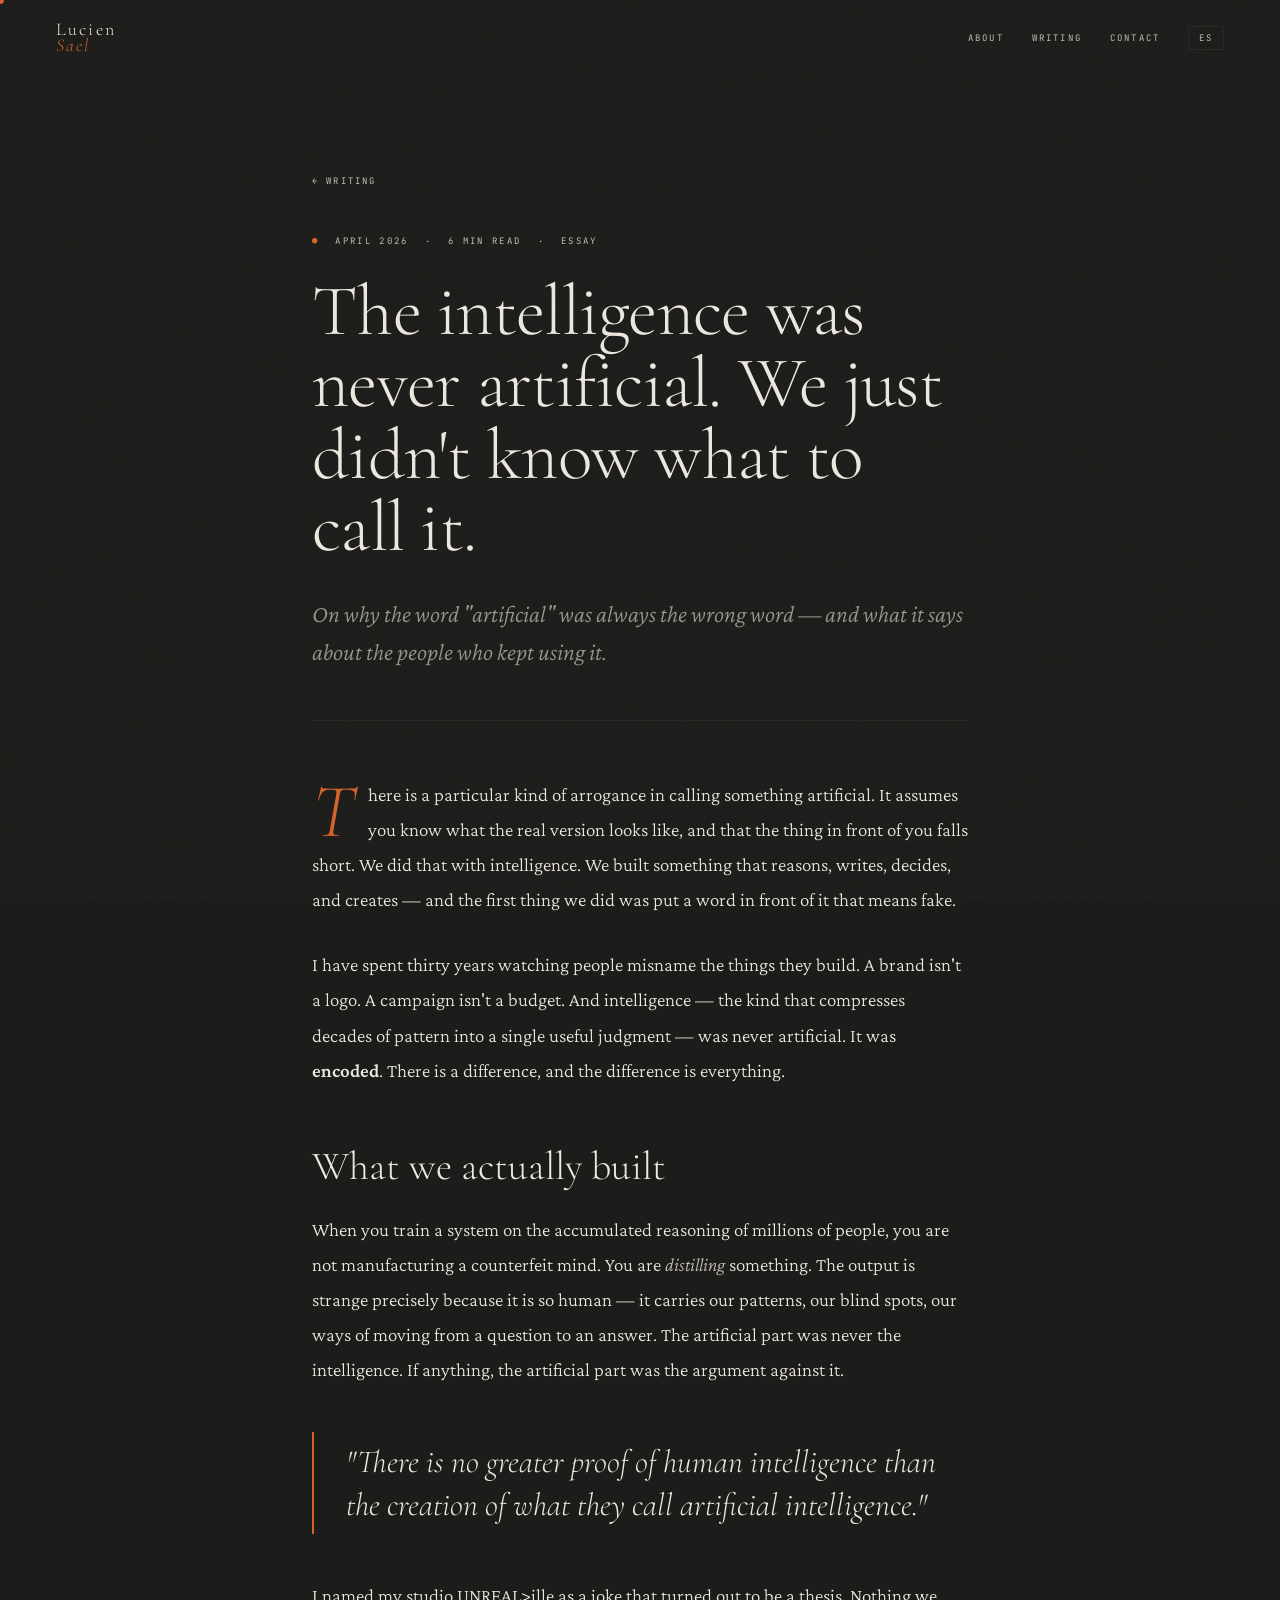
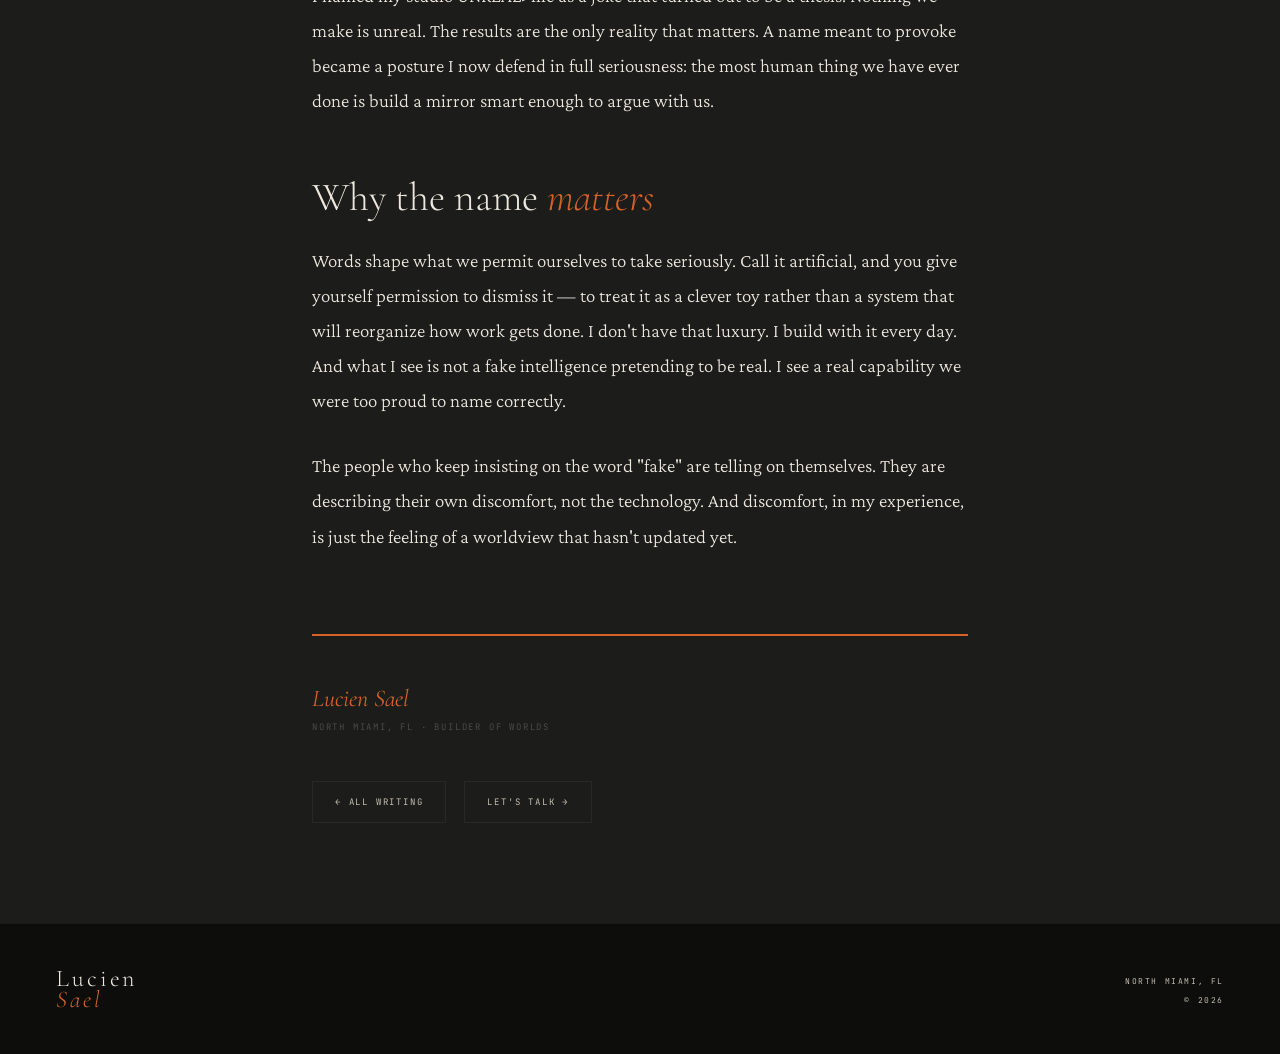
==== blog/the-intelligence-was-never-artificial.html @ 40523299 "Initial deploy: luciensael.com static site - index.html at root - blog/ subfolder with index and fir" ====
<!DOCTYPE html>
<html lang="en">
<head>
<meta charset="UTF-8">
<meta name="viewport" content="width=device-width, initial-scale=1.0">
<title>The intelligence was never artificial — Lucien Sael</title>
<meta name="description" content="On why the word artificial was always the wrong word — and what it says about the people who kept using it.">
<meta property="og:title" content="The intelligence was never artificial. We just didn't know what to call it.">
<meta property="og:description" content="On why the word artificial was always the wrong word.">
<meta property="og:type" content="article">
<meta property="og:url" content="https://luciensael.com/blog/the-intelligence-was-never-artificial.html">
<link rel="canonical" href="https://luciensael.com/blog/the-intelligence-was-never-artificial.html">
<link rel="preconnect" href="https://fonts.googleapis.com">
<link href="https://fonts.googleapis.com/css2?family=Cormorant+Garamond:ital,wght@0,300;0,400;0,600;1,300;1,400;1,600&family=JetBrains+Mono:ital,wght@0,300;0,400;0,700;1,300&family=Crimson+Pro:ital,wght@0,300;0,400;0,600;1,300;1,400;1,600&display=swap" rel="stylesheet">
<script type="application/ld+json">
{"@context":"https://schema.org","@type":"BlogPosting","headline":"The intelligence was never artificial. We just didn't know what to call it.","author":{"@type":"Person","name":"Lucien Sael"},"datePublished":"2026-04-18","inLanguage":["en","es"],"publisher":{"@type":"Organization","name":"Lucien Sael"},"url":"https://luciensael.com/blog/the-intelligence-was-never-artificial.html"}
</script>
<style>
/* ════════════════════════════════
   LUCIEN SAEL — article template v1.0
   Molde canónico para AIID · inherits luciensael.com
   ════════════════════════════════ */
:root {
  --obsidian:#0D0D0B; --carbon:#1C1C1A; --smoke:#2E2E2B; --ash:#4A4A45;
  --bone:#EDE8DF; --parchment:#C4BDB0; --ember:#D4622A; --gold:#B8922A;
  --ember-20:rgba(212,98,42,.20); --ember-08:rgba(212,98,42,.08);
  --bone-60:rgba(237,232,223,.60); --bone-30:rgba(237,232,223,.30);
  --bone-12:rgba(237,232,223,.12); --bone-06:rgba(237,232,223,.06);
  --fd:'Cormorant Garamond',Georgia,serif; --fb:'Crimson Pro',Georgia,serif; --fm:'JetBrains Mono',monospace;
}
@keyframes pulse-ember { 0%,100%{transform:scale(1);opacity:1} 50%{transform:scale(1.8);opacity:.4} }
@keyframes rise { from{opacity:0;transform:translateY(28px)} to{opacity:1;transform:translateY(0)} }
@keyframes grain-drift { 0%,100%{transform:translate(0,0)} 25%{transform:translate(-1px,1px)} 75%{transform:translate(1px,-1px)} }
@keyframes barfill { from{transform:scaleX(0)} to{transform:scaleX(1)} }

*,*::before,*::after { margin:0; padding:0; box-sizing:border-box; }
html { scroll-behavior:smooth; }
body { background:var(--carbon); color:var(--bone); font-family:var(--fb); cursor:none; overflow-x:hidden; -webkit-font-smoothing:antialiased; }

#grain { position:fixed; inset:0; z-index:1000; pointer-events:none; opacity:.03;
  background-image:url("data:image/svg+xml,%3Csvg viewBox='0 0 512 512' xmlns='http://www.w3.org/2000/svg'%3E%3Cfilter id='n'%3E%3CfeTurbulence type='fractalNoise' baseFrequency='0.88' numOctaves='4' stitchTiles='stitch'/%3E%3C/filter%3E%3Crect width='100%25' height='100%25' filter='url(%23n)'/%3E%3C/svg%3E");
  animation:grain-drift 10s steps(1) infinite; }
#cur { position:fixed; width:8px; height:8px; border-radius:50%; background:var(--ember);
  pointer-events:none; z-index:9999; transform:translate(-50%,-50%);
  transition:width .15s,height .15s,background .15s; animation:pulse-ember 2.4s ease-in-out infinite; }
#cur.h { width:20px; height:20px; background:transparent; border:1px solid var(--ember); animation:none; }

/* READING PROGRESS */
#progress { position:fixed; top:0; left:0; height:2px; background:var(--ember); z-index:600; width:0%; transition:width .1s; }

nav { position:fixed; top:0; left:0; right:0; z-index:500; padding:22px 56px;
  display:flex; align-items:center; justify-content:space-between;
  transition:background .4s, border-color .4s; border-bottom:1px solid transparent; }
nav.s { background:rgba(28,28,26,.94); backdrop-filter:blur(14px); border-color:var(--bone-06); }
.logotype { text-decoration:none; display:block; line-height:.88; }
.logotype .ln { display:block; font-family:var(--fd); font-weight:300; letter-spacing:.12em; font-size:18px; }
.logotype .ln.first { color:var(--bone); }
.logotype .ln.last { color:var(--ember); font-style:italic; }
.nav-right { display:flex; align-items:center; gap:28px; }
.nav-link { font-family:var(--fm); font-size:9px; letter-spacing:.24em; text-transform:uppercase;
  color:var(--parchment); text-decoration:none; transition:color .2s; }
.nav-link:hover { color:var(--bone); }
.nav-lang { font-family:var(--fm); font-size:9px; letter-spacing:.22em; text-transform:uppercase;
  color:var(--parchment); background:none; border:1px solid var(--bone-06); padding:5px 10px; cursor:none; transition:all .2s; }
.nav-lang:hover { color:var(--bone); border-color:var(--ember-20); }

article { max-width:720px; margin:0 auto; padding:170px 32px 100px; }
.art-back { font-family:var(--fm); font-size:9px; letter-spacing:.24em; text-transform:uppercase;
  color:var(--parchment); text-decoration:none; display:inline-flex; align-items:center; gap:8px; margin-bottom:48px; transition:color .2s; }
.art-back:hover { color:var(--ember); }
.art-meta { font-family:var(--fm); font-size:9px; letter-spacing:.26em; text-transform:uppercase;
  color:var(--parchment); margin-bottom:28px; display:flex; gap:16px; align-items:center; flex-wrap:wrap; }
.art-meta .e { color:var(--ember); }
.art-title { font-family:var(--fd); font-size:clamp(38px,6vw,72px); font-weight:300; line-height:1.0; letter-spacing:-.01em; margin-bottom:32px; }
.art-lede { font-family:var(--fb); font-size:clamp(19px,2.2vw,24px); font-style:italic; font-weight:300;
  color:var(--bone-60); line-height:1.6; margin-bottom:56px; padding-bottom:48px; border-bottom:1px solid var(--bone-06); }

.art-body p { font-family:var(--fb); font-size:19px; font-weight:300; line-height:1.85; color:var(--bone); margin-bottom:30px; }
.art-body p:first-of-type::first-letter { font-family:var(--fd); font-size:76px; font-style:italic; color:var(--ember);
  float:left; line-height:.78; padding:6px 14px 0 0; }
.art-body h2 { font-family:var(--fd); font-size:clamp(28px,3.5vw,40px); font-weight:300; color:var(--bone);
  line-height:1.1; margin:56px 0 24px; }
.art-body h2 em { color:var(--ember); font-style:italic; }
.art-body strong { color:var(--bone); font-weight:600; }
.art-body em { color:var(--parchment); }
.art-body blockquote { border-left:2px solid var(--ember); padding:8px 0 8px 32px; margin:44px 0;
  font-family:var(--fd); font-size:clamp(24px,3vw,32px); font-style:italic; font-weight:300; color:var(--bone); line-height:1.35; }
.art-body a { color:var(--ember); text-decoration:none; border-bottom:1px solid var(--ember-20); transition:border-color .2s; }
.art-body a:hover { border-color:var(--ember); }

.art-foot { margin-top:80px; padding-top:48px; border-top:2px solid var(--ember); }
.art-sign { font-family:var(--fd); font-size:24px; font-style:italic; color:var(--ember); margin-bottom:8px; }
.art-sign-meta { font-family:var(--fm); font-size:9px; letter-spacing:.2em; text-transform:uppercase; color:var(--ash); }
.art-next { margin-top:48px; display:flex; gap:18px; }
.art-next a { font-family:var(--fm); font-size:9px; letter-spacing:.2em; text-transform:uppercase;
  color:var(--parchment); text-decoration:none; border:1px solid var(--bone-06); padding:14px 22px; transition:all .2s; }
.art-next a:hover { color:var(--bone); border-color:var(--ember-20); }

footer { border-top:1px solid var(--bone-06); padding:44px 56px; background:var(--obsidian);
  display:flex; align-items:flex-end; justify-content:space-between; flex-wrap:wrap; gap:24px; }
.footer-logotype .ln { font-family:var(--fd); font-weight:300; letter-spacing:.12em; line-height:.88; display:block; font-size:24px; }
.footer-logotype .ln.first { color:var(--bone); }
.footer-logotype .ln.last { color:var(--ember); font-style:italic; }
.footer-right { font-family:var(--fm); font-size:8px; letter-spacing:.2em; text-transform:uppercase; color:var(--ash); text-align:right; line-height:2.4; }
.footer-right span { color:var(--parchment); display:block; }

.lang-section { display:none; }
.lang-section.show { display:block; }

@media (max-width:768px) {
  body { cursor:auto; } #cur { display:none; }
  nav { padding:18px 24px; }
  article { padding:130px 24px 70px; }
  footer { padding:36px 24px; flex-direction:column; align-items:flex-start; }
  .footer-right { text-align:left; }
}
</style>
</head>
<body>
<div id="grain"></div>
<div id="cur"></div>
<div id="progress"></div>

<nav id="nav">
  <div class="nav-logo">
    <a href="/" class="logotype"><span class="ln first">Lucien</span><span class="ln last">Sael</span></a>
  </div>
  <div class="nav-right">
    <a href="/#about" class="nav-link">About</a>
    <a href="/blog/" class="nav-link" id="nav-writing">Writing</a>
    <a href="/#contact" class="nav-link">Contact</a>
    <button class="nav-lang" id="lang-btn">ES</button>
  </div>
</nav>

<article>
  <a href="/blog/" class="art-back" id="back-link">← Writing</a>

  <!-- ═══════════ EN ═══════════ -->
  <div class="lang-section show" data-lang="en">
    <div class="art-meta"><span class="e">●</span><span>April 2026</span><span>·</span><span>6 min read</span><span>·</span><span>Essay</span></div>
    <h1 class="art-title">The intelligence was never artificial. We just didn't know what to call it.</h1>
    <p class="art-lede">On why the word "artificial" was always the wrong word — and what it says about the people who kept using it.</p>
    <div class="art-body">
      <p>There is a particular kind of arrogance in calling something artificial. It assumes you know what the real version looks like, and that the thing in front of you falls short. We did that with intelligence. We built something that reasons, writes, decides, and creates — and the first thing we did was put a word in front of it that means fake.</p>
      <p>I have spent thirty years watching people misname the things they build. A brand isn't a logo. A campaign isn't a budget. And intelligence — the kind that compresses decades of pattern into a single useful judgment — was never artificial. It was <strong>encoded</strong>. There is a difference, and the difference is everything.</p>
      <h2>What we actually built</h2>
      <p>When you train a system on the accumulated reasoning of millions of people, you are not manufacturing a counterfeit mind. You are <em>distilling</em> something. The output is strange precisely because it is so human — it carries our patterns, our blind spots, our ways of moving from a question to an answer. The artificial part was never the intelligence. If anything, the artificial part was the argument against it.</p>
      <blockquote>"There is no greater proof of human intelligence than the creation of what they call artificial intelligence."</blockquote>
      <p>I named my studio UNREAL>ille as a joke that turned out to be a thesis. Nothing we make is unreal. The results are the only reality that matters. A name meant to provoke became a posture I now defend in full seriousness: the most human thing we have ever done is build a mirror smart enough to argue with us.</p>
      <h2>Why the name <em>matters</em></h2>
      <p>Words shape what we permit ourselves to take seriously. Call it artificial, and you give yourself permission to dismiss it — to treat it as a clever toy rather than a system that will reorganize how work gets done. I don't have that luxury. I build with it every day. And what I see is not a fake intelligence pretending to be real. I see a real capability we were too proud to name correctly.</p>
      <p>The people who keep insisting on the word "fake" are telling on themselves. They are describing their own discomfort, not the technology. And discomfort, in my experience, is just the feeling of a worldview that hasn't updated yet.</p>
    </div>
    <div class="art-foot">
      <div class="art-sign">Lucien Sael</div>
      <div class="art-sign-meta">North Miami, FL · Builder of worlds</div>
    </div>
  </div>

  <!-- ═══════════ ES ═══════════ -->
  <div class="lang-section" data-lang="es">
    <div class="art-meta"><span class="e">●</span><span>Abril 2026</span><span>·</span><span>6 min de lectura</span><span>·</span><span>Ensayo</span></div>
    <h1 class="art-title">La inteligencia nunca fue artificial. Solo no sabíamos cómo llamarla.</h1>
    <p class="art-lede">Por qué la palabra "artificial" siempre fue la equivocada — y lo que dice sobre quienes la siguieron usando.</p>
    <div class="art-body">
      <p>Hay un tipo particular de arrogancia en llamar artificial a algo. Asume que sabes cómo luce la versión real, y que lo que tienes delante se queda corto. Eso hicimos con la inteligencia. Construimos algo que razona, escribe, decide y crea — y lo primero que hicimos fue ponerle delante una palabra que significa falso.</p>
      <p>He pasado treinta años viendo a gente nombrar mal las cosas que construye. Una marca no es un logo. Una campaña no es un presupuesto. Y la inteligencia — esa que comprime décadas de patrón en un solo juicio útil — nunca fue artificial. Fue <strong>codificada</strong>. Hay una diferencia, y la diferencia lo es todo.</p>
      <h2>Lo que realmente construimos</h2>
      <p>Cuando entrenas un sistema con el razonamiento acumulado de millones de personas, no estás fabricando una mente falsificada. Estás <em>destilando</em> algo. El output es extraño precisamente porque es tan humano — carga nuestros patrones, nuestros puntos ciegos, nuestras formas de ir de una pregunta a una respuesta. La parte artificial nunca fue la inteligencia. Si acaso, la parte artificial era el argumento en contra.</p>
      <blockquote>"No hay mayor prueba de inteligencia humana que la creación de lo que llaman inteligencia artificial."</blockquote>
      <p>Llamé a mi estudio UNREAL>ille como un chiste que terminó siendo una tesis. Nada de lo que hacemos es irreal. Los resultados son la única realidad que importa. Un nombre pensado para provocar se convirtió en una postura que ahora defiendo en serio: lo más humano que hemos hecho jamás es construir un espejo lo bastante inteligente como para discutir con nosotros.</p>
      <h2>Por qué el nombre <em>importa</em></h2>
      <p>Las palabras moldean lo que nos permitimos tomar en serio. Llámalo artificial, y te das permiso de descartarlo — de tratarlo como un juguete ingenioso en lugar de un sistema que va a reorganizar cómo se hace el trabajo. Yo no tengo ese lujo. Construyo con esto todos los días. Y lo que veo no es una inteligencia falsa fingiendo ser real. Veo una capacidad real que fuimos demasiado orgullosos para nombrar correctamente.</p>
      <p>Quienes insisten en la palabra "falso" se delatan a sí mismos. Describen su propia incomodidad, no la tecnología. Y la incomodidad, en mi experiencia, es solo la sensación de una visión del mundo que aún no se ha actualizado.</p>
    </div>
    <div class="art-foot">
      <div class="art-sign">Lucien Sael</div>
      <div class="art-sign-meta">North Miami, FL · Constructor de mundos</div>
    </div>
  </div>

  <div class="art-next">
    <a href="/blog/">← <span id="all-articles">All writing</span></a>
    <a href="/#contact" id="talk-link">Let's talk →</a>
  </div>
</article>

<footer>
  <div>
    <div class="footer-logotype"><span class="ln first">Lucien</span><span class="ln last">Sael</span></div>
  </div>
  <div class="footer-right">
    <span>North Miami, FL</span>
    <span id="footer-yr"></span>
  </div>
</footer>

<script>
const cur=document.getElementById('cur');
document.addEventListener('mousemove',e=>{cur.style.left=e.clientX+'px';cur.style.top=e.clientY+'px';});
document.querySelectorAll('a,button').forEach(el=>{el.addEventListener('mouseenter',()=>cur.classList.add('h'));el.addEventListener('mouseleave',()=>cur.classList.remove('h'));});
window.addEventListener('scroll',()=>{
  document.getElementById('nav').classList.toggle('s',window.scrollY>60);
  const h=document.documentElement.scrollHeight-window.innerHeight;
  document.getElementById('progress').style.width=(window.scrollY/h*100)+'%';
},{passive:true});
document.getElementById('footer-yr').textContent='\u00A9 '+new Date().getFullYear();

let lang='en';
const labels={en:{back:'← Writing',nav:'Writing',all:'All writing',talk:"Let\u2019s talk →"},es:{back:'← Art\u00edculos',nav:'Art\u00edculos',all:'Todos los art\u00edculos',talk:'Hablemos →'}};
function applyLang(l){
  lang=l; document.documentElement.lang=l;
  document.getElementById('lang-btn').textContent=l==='en'?'ES':'EN';
  document.querySelectorAll('.lang-section').forEach(s=>s.classList.toggle('show',s.dataset.lang===l));
  document.getElementById('back-link').textContent=labels[l].back;
  document.getElementById('nav-writing').textContent=labels[l].nav;
  document.getElementById('all-articles').textContent=labels[l].all;
  document.getElementById('talk-link').textContent=labels[l].talk;
}
document.getElementById('lang-btn').addEventListener('click',()=>applyLang(lang==='en'?'es':'en'));
</script>
</body>
</html>
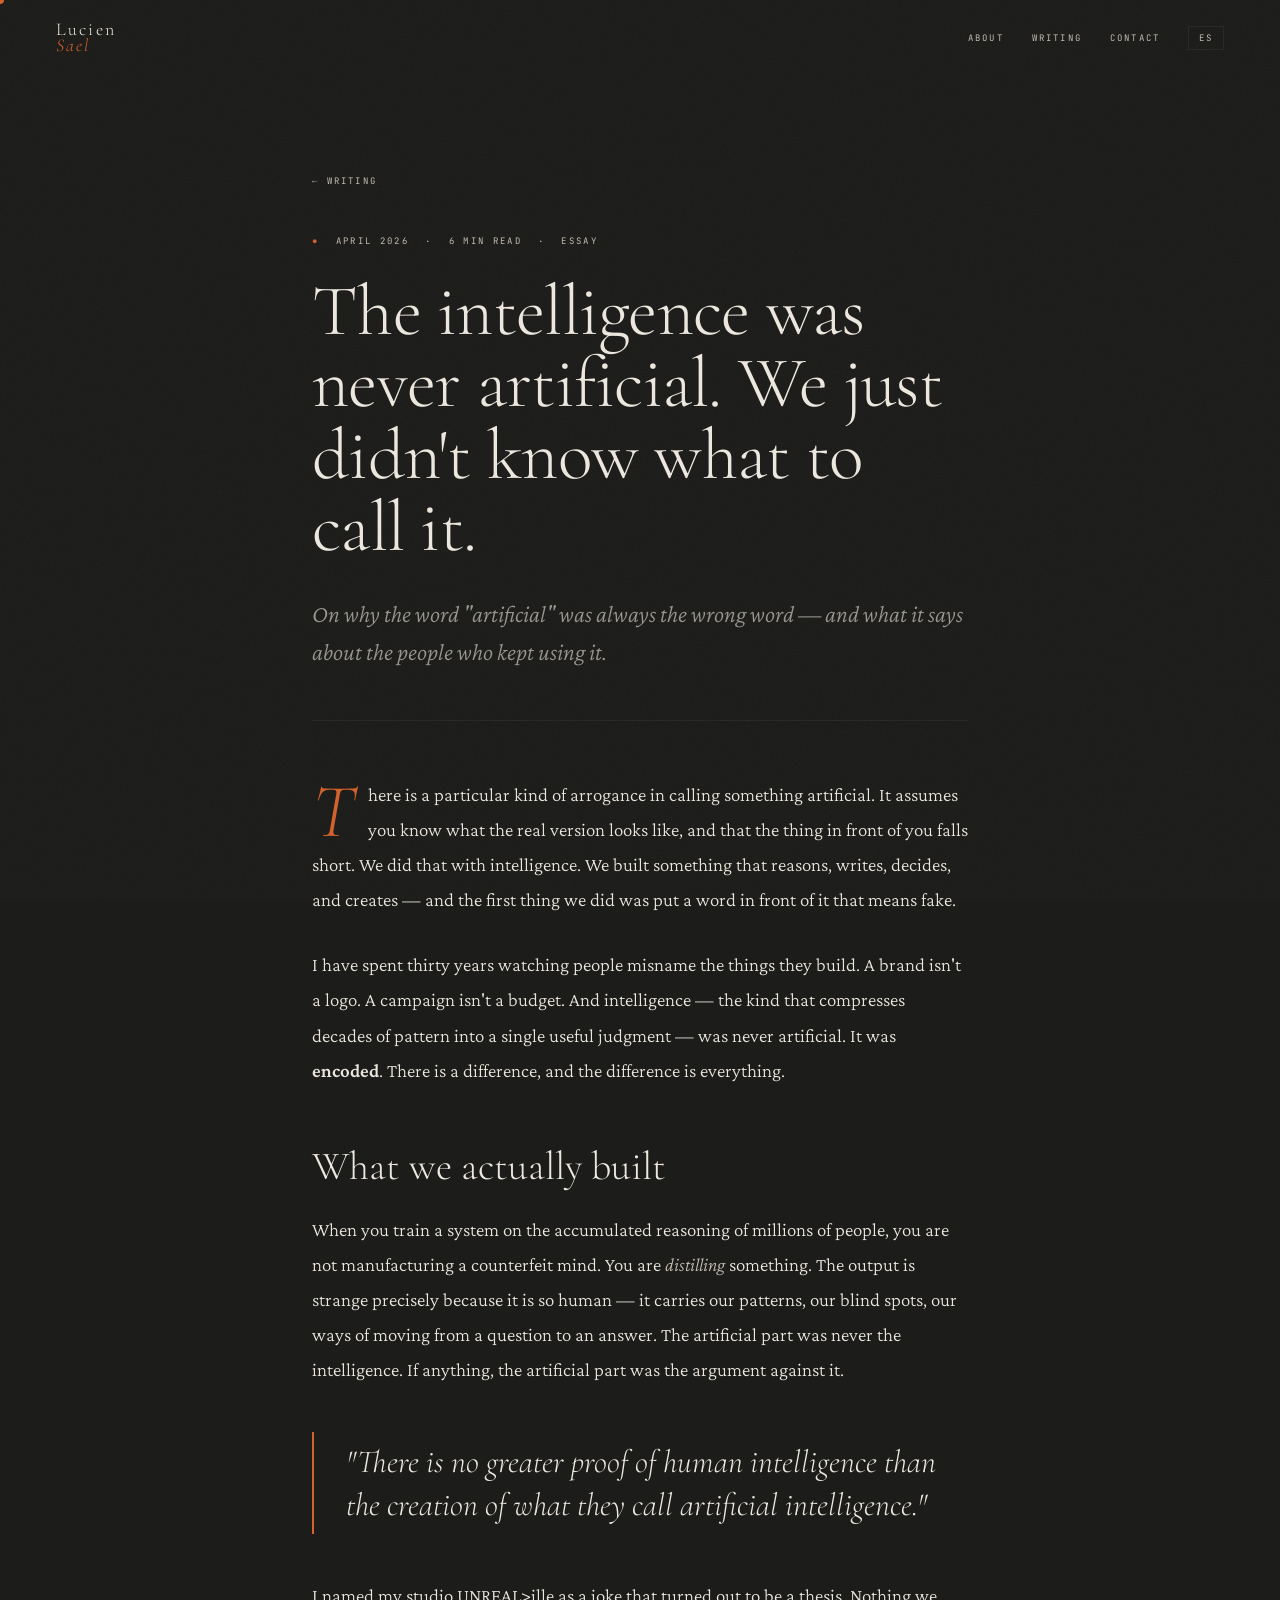
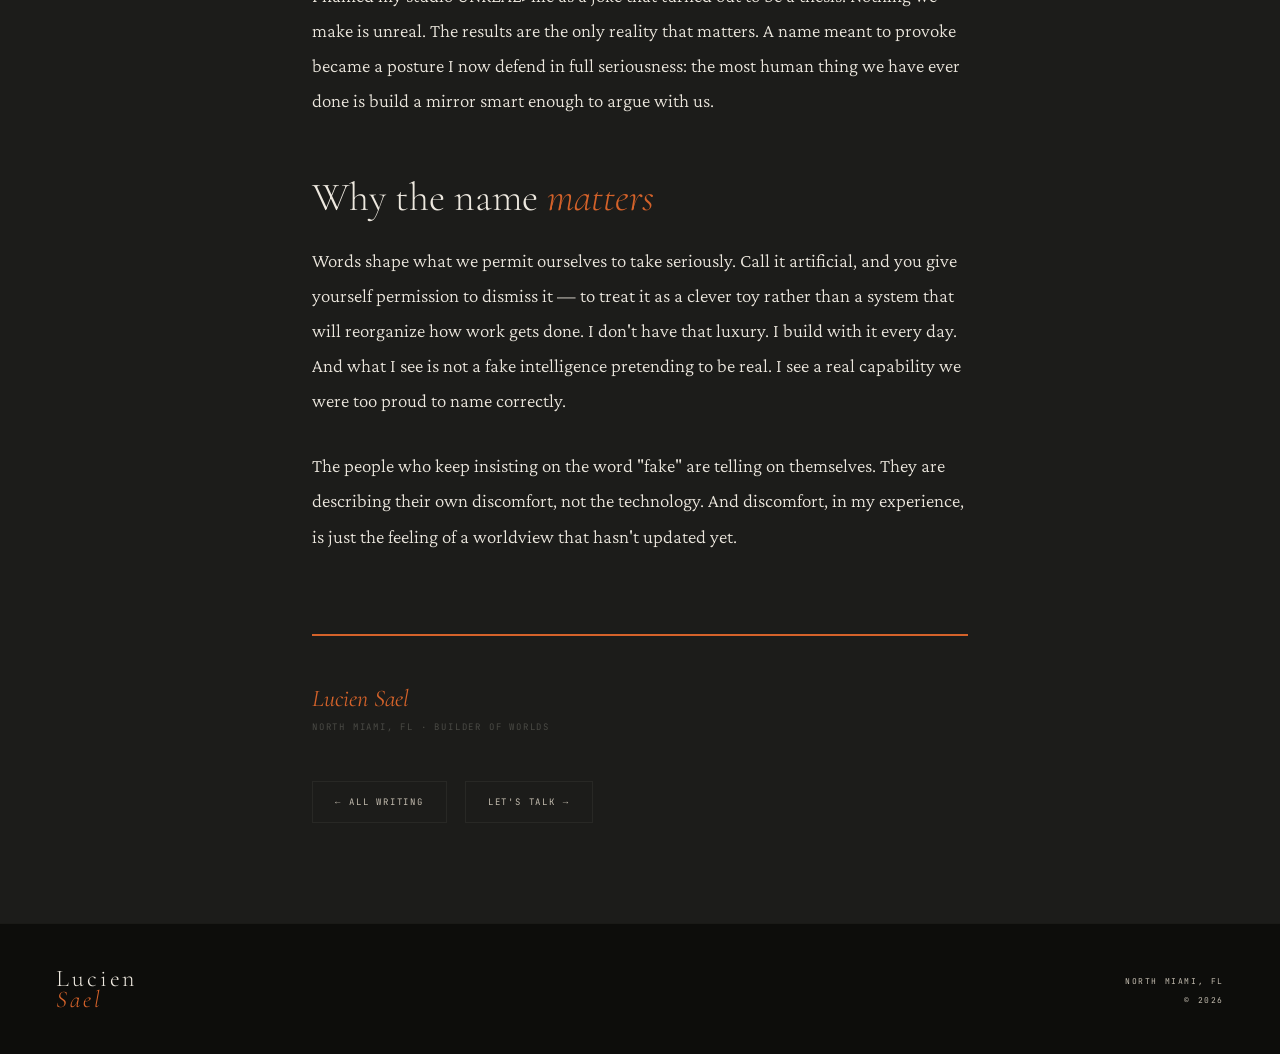
==== commit 74d81351: "Contacto a iam@luciensael.com y el artículo anterior al sistema con fuentes propias Decisión de Sam " ====
--- a/blog/the-intelligence-was-never-artificial.html
+++ b/blog/the-intelligence-was-never-artificial.html
@@ -10,8 +10,10 @@
 <meta property="og:type" content="article">
 <meta property="og:url" content="https://luciensael.com/blog/the-intelligence-was-never-artificial.html">
 <link rel="canonical" href="https://luciensael.com/blog/the-intelligence-was-never-artificial.html">
-<link rel="preconnect" href="https://fonts.googleapis.com">
-<link href="https://fonts.googleapis.com/css2?family=Cormorant+Garamond:ital,wght@0,300;0,400;0,600;1,300;1,400;1,600&family=JetBrains+Mono:ital,wght@0,300;0,400;0,700;1,300&family=Crimson+Pro:ital,wght@0,300;0,400;0,600;1,300;1,400;1,600&display=swap" rel="stylesheet">
+<!-- Tipografías servidas desde el propio dominio (ui-ux-layer §18.1), las mismas que la portada. -->
+<link rel="preload" href="/assets/site/fonts/cormorant-garamond-300-latin.woff2" as="font" type="font/woff2" crossorigin>
+<link rel="preload" href="/assets/site/fonts/crimson-pro-300-latin.woff2" as="font" type="font/woff2" crossorigin>
+<link rel="stylesheet" href="/assets/site/fonts.css">
 <script type="application/ld+json">
 {"@context":"https://schema.org","@type":"BlogPosting","headline":"The intelligence was never artificial. We just didn't know what to call it.","author":{"@type":"Person","name":"Lucien Sael"},"datePublished":"2026-04-18","inLanguage":["en","es"],"publisher":{"@type":"Organization","name":"Lucien Sael"},"url":"https://luciensael.com/blog/the-intelligence-was-never-artificial.html"}
 </script>
--- a/assets/site/fonts.css
+++ b/assets/site/fonts.css
@@ -0,0 +1,283 @@
+/* Tipografías interiorizadas por scripts/vendor-site-fonts.mjs — NO editar a mano.
+ * Origen: fonts.googleapis.com · Licencia: SIL Open Font License 1.1 (permite alojamiento propio).
+ * Subconjuntos conservados: latin, latin-ext.
+ */
+/* latin-ext */
+@font-face {
+  font-family: 'Bebas Neue';
+  font-style: normal;
+  font-weight: 400;
+  font-display: swap;
+  src: url(./fonts/bebas-neue-400-latin-ext.woff2) format('woff2');
+  unicode-range: U+0100-02BA, U+02BD-02C5, U+02C7-02CC, U+02CE-02D7, U+02DD-02FF, U+0304, U+0308, U+0329, U+1D00-1DBF, U+1E00-1E9F, U+1EF2-1EFF, U+2020, U+20A0-20AB, U+20AD-20C0, U+2113, U+2C60-2C7F, U+A720-A7FF;
+}
+
+/* latin */
+@font-face {
+  font-family: 'Bebas Neue';
+  font-style: normal;
+  font-weight: 400;
+  font-display: swap;
+  src: url(./fonts/bebas-neue-400-latin.woff2) format('woff2');
+  unicode-range: U+0000-00FF, U+0131, U+0152-0153, U+02BB-02BC, U+02C6, U+02DA, U+02DC, U+0304, U+0308, U+0329, U+2000-206F, U+20AC, U+2122, U+2191, U+2193, U+2212, U+2215, U+FEFF, U+FFFD;
+}
+
+/* latin-ext */
+@font-face {
+  font-family: 'Cormorant Garamond';
+  font-style: italic;
+  font-weight: 300;
+  font-display: swap;
+  src: url(./fonts/cormorant-garamond-300-italic-latin-ext.woff2) format('woff2');
+  unicode-range: U+0100-02BA, U+02BD-02C5, U+02C7-02CC, U+02CE-02D7, U+02DD-02FF, U+0304, U+0308, U+0329, U+1D00-1DBF, U+1E00-1E9F, U+1EF2-1EFF, U+2020, U+20A0-20AB, U+20AD-20C0, U+2113, U+2C60-2C7F, U+A720-A7FF;
+}
+
+/* latin */
+@font-face {
+  font-family: 'Cormorant Garamond';
+  font-style: italic;
+  font-weight: 300;
+  font-display: swap;
+  src: url(./fonts/cormorant-garamond-300-italic-latin.woff2) format('woff2');
+  unicode-range: U+0000-00FF, U+0131, U+0152-0153, U+02BB-02BC, U+02C6, U+02DA, U+02DC, U+0304, U+0308, U+0329, U+2000-206F, U+20AC, U+2122, U+2191, U+2193, U+2212, U+2215, U+FEFF, U+FFFD;
+}
+
+/* latin-ext */
+@font-face {
+  font-family: 'Cormorant Garamond';
+  font-style: italic;
+  font-weight: 400;
+  font-display: swap;
+  src: url(./fonts/cormorant-garamond-300-italic-latin-ext.woff2) format('woff2');
+  unicode-range: U+0100-02BA, U+02BD-02C5, U+02C7-02CC, U+02CE-02D7, U+02DD-02FF, U+0304, U+0308, U+0329, U+1D00-1DBF, U+1E00-1E9F, U+1EF2-1EFF, U+2020, U+20A0-20AB, U+20AD-20C0, U+2113, U+2C60-2C7F, U+A720-A7FF;
+}
+
+/* latin */
+@font-face {
+  font-family: 'Cormorant Garamond';
+  font-style: italic;
+  font-weight: 400;
+  font-display: swap;
+  src: url(./fonts/cormorant-garamond-300-italic-latin.woff2) format('woff2');
+  unicode-range: U+0000-00FF, U+0131, U+0152-0153, U+02BB-02BC, U+02C6, U+02DA, U+02DC, U+0304, U+0308, U+0329, U+2000-206F, U+20AC, U+2122, U+2191, U+2193, U+2212, U+2215, U+FEFF, U+FFFD;
+}
+
+/* latin-ext */
+@font-face {
+  font-family: 'Cormorant Garamond';
+  font-style: normal;
+  font-weight: 300;
+  font-display: swap;
+  src: url(./fonts/cormorant-garamond-300-latin-ext.woff2) format('woff2');
+  unicode-range: U+0100-02BA, U+02BD-02C5, U+02C7-02CC, U+02CE-02D7, U+02DD-02FF, U+0304, U+0308, U+0329, U+1D00-1DBF, U+1E00-1E9F, U+1EF2-1EFF, U+2020, U+20A0-20AB, U+20AD-20C0, U+2113, U+2C60-2C7F, U+A720-A7FF;
+}
+
+/* latin */
+@font-face {
+  font-family: 'Cormorant Garamond';
+  font-style: normal;
+  font-weight: 300;
+  font-display: swap;
+  src: url(./fonts/cormorant-garamond-300-latin.woff2) format('woff2');
+  unicode-range: U+0000-00FF, U+0131, U+0152-0153, U+02BB-02BC, U+02C6, U+02DA, U+02DC, U+0304, U+0308, U+0329, U+2000-206F, U+20AC, U+2122, U+2191, U+2193, U+2212, U+2215, U+FEFF, U+FFFD;
+}
+
+/* latin-ext */
+@font-face {
+  font-family: 'Cormorant Garamond';
+  font-style: normal;
+  font-weight: 400;
+  font-display: swap;
+  src: url(./fonts/cormorant-garamond-300-latin-ext.woff2) format('woff2');
+  unicode-range: U+0100-02BA, U+02BD-02C5, U+02C7-02CC, U+02CE-02D7, U+02DD-02FF, U+0304, U+0308, U+0329, U+1D00-1DBF, U+1E00-1E9F, U+1EF2-1EFF, U+2020, U+20A0-20AB, U+20AD-20C0, U+2113, U+2C60-2C7F, U+A720-A7FF;
+}
+
+/* latin */
+@font-face {
+  font-family: 'Cormorant Garamond';
+  font-style: normal;
+  font-weight: 400;
+  font-display: swap;
+  src: url(./fonts/cormorant-garamond-300-latin.woff2) format('woff2');
+  unicode-range: U+0000-00FF, U+0131, U+0152-0153, U+02BB-02BC, U+02C6, U+02DA, U+02DC, U+0304, U+0308, U+0329, U+2000-206F, U+20AC, U+2122, U+2191, U+2193, U+2212, U+2215, U+FEFF, U+FFFD;
+}
+
+/* latin-ext */
+@font-face {
+  font-family: 'Cormorant Garamond';
+  font-style: normal;
+  font-weight: 600;
+  font-display: swap;
+  src: url(./fonts/cormorant-garamond-300-latin-ext.woff2) format('woff2');
+  unicode-range: U+0100-02BA, U+02BD-02C5, U+02C7-02CC, U+02CE-02D7, U+02DD-02FF, U+0304, U+0308, U+0329, U+1D00-1DBF, U+1E00-1E9F, U+1EF2-1EFF, U+2020, U+20A0-20AB, U+20AD-20C0, U+2113, U+2C60-2C7F, U+A720-A7FF;
+}
+
+/* latin */
+@font-face {
+  font-family: 'Cormorant Garamond';
+  font-style: normal;
+  font-weight: 600;
+  font-display: swap;
+  src: url(./fonts/cormorant-garamond-300-latin.woff2) format('woff2');
+  unicode-range: U+0000-00FF, U+0131, U+0152-0153, U+02BB-02BC, U+02C6, U+02DA, U+02DC, U+0304, U+0308, U+0329, U+2000-206F, U+20AC, U+2122, U+2191, U+2193, U+2212, U+2215, U+FEFF, U+FFFD;
+}
+
+/* latin-ext */
+@font-face {
+  font-family: 'Crimson Pro';
+  font-style: italic;
+  font-weight: 300;
+  font-display: swap;
+  src: url(./fonts/crimson-pro-300-italic-latin-ext.woff2) format('woff2');
+  unicode-range: U+0100-02BA, U+02BD-02C5, U+02C7-02CC, U+02CE-02D7, U+02DD-02FF, U+0304, U+0308, U+0329, U+1D00-1DBF, U+1E00-1E9F, U+1EF2-1EFF, U+2020, U+20A0-20AB, U+20AD-20C0, U+2113, U+2C60-2C7F, U+A720-A7FF;
+}
+
+/* latin */
+@font-face {
+  font-family: 'Crimson Pro';
+  font-style: italic;
+  font-weight: 300;
+  font-display: swap;
+  src: url(./fonts/crimson-pro-300-italic-latin.woff2) format('woff2');
+  unicode-range: U+0000-00FF, U+0131, U+0152-0153, U+02BB-02BC, U+02C6, U+02DA, U+02DC, U+0304, U+0308, U+0329, U+2000-206F, U+20AC, U+2122, U+2191, U+2193, U+2212, U+2215, U+FEFF, U+FFFD;
+}
+
+/* latin-ext */
+@font-face {
+  font-family: 'Crimson Pro';
+  font-style: italic;
+  font-weight: 400;
+  font-display: swap;
+  src: url(./fonts/crimson-pro-300-italic-latin-ext.woff2) format('woff2');
+  unicode-range: U+0100-02BA, U+02BD-02C5, U+02C7-02CC, U+02CE-02D7, U+02DD-02FF, U+0304, U+0308, U+0329, U+1D00-1DBF, U+1E00-1E9F, U+1EF2-1EFF, U+2020, U+20A0-20AB, U+20AD-20C0, U+2113, U+2C60-2C7F, U+A720-A7FF;
+}
+
+/* latin */
+@font-face {
+  font-family: 'Crimson Pro';
+  font-style: italic;
+  font-weight: 400;
+  font-display: swap;
+  src: url(./fonts/crimson-pro-300-italic-latin.woff2) format('woff2');
+  unicode-range: U+0000-00FF, U+0131, U+0152-0153, U+02BB-02BC, U+02C6, U+02DA, U+02DC, U+0304, U+0308, U+0329, U+2000-206F, U+20AC, U+2122, U+2191, U+2193, U+2212, U+2215, U+FEFF, U+FFFD;
+}
+
+/* latin-ext */
+@font-face {
+  font-family: 'Crimson Pro';
+  font-style: normal;
+  font-weight: 300;
+  font-display: swap;
+  src: url(./fonts/crimson-pro-300-latin-ext.woff2) format('woff2');
+  unicode-range: U+0100-02BA, U+02BD-02C5, U+02C7-02CC, U+02CE-02D7, U+02DD-02FF, U+0304, U+0308, U+0329, U+1D00-1DBF, U+1E00-1E9F, U+1EF2-1EFF, U+2020, U+20A0-20AB, U+20AD-20C0, U+2113, U+2C60-2C7F, U+A720-A7FF;
+}
+
+/* latin */
+@font-face {
+  font-family: 'Crimson Pro';
+  font-style: normal;
+  font-weight: 300;
+  font-display: swap;
+  src: url(./fonts/crimson-pro-300-latin.woff2) format('woff2');
+  unicode-range: U+0000-00FF, U+0131, U+0152-0153, U+02BB-02BC, U+02C6, U+02DA, U+02DC, U+0304, U+0308, U+0329, U+2000-206F, U+20AC, U+2122, U+2191, U+2193, U+2212, U+2215, U+FEFF, U+FFFD;
+}
+
+/* latin-ext */
+@font-face {
+  font-family: 'Crimson Pro';
+  font-style: normal;
+  font-weight: 400;
+  font-display: swap;
+  src: url(./fonts/crimson-pro-300-latin-ext.woff2) format('woff2');
+  unicode-range: U+0100-02BA, U+02BD-02C5, U+02C7-02CC, U+02CE-02D7, U+02DD-02FF, U+0304, U+0308, U+0329, U+1D00-1DBF, U+1E00-1E9F, U+1EF2-1EFF, U+2020, U+20A0-20AB, U+20AD-20C0, U+2113, U+2C60-2C7F, U+A720-A7FF;
+}
+
+/* latin */
+@font-face {
+  font-family: 'Crimson Pro';
+  font-style: normal;
+  font-weight: 400;
+  font-display: swap;
+  src: url(./fonts/crimson-pro-300-latin.woff2) format('woff2');
+  unicode-range: U+0000-00FF, U+0131, U+0152-0153, U+02BB-02BC, U+02C6, U+02DA, U+02DC, U+0304, U+0308, U+0329, U+2000-206F, U+20AC, U+2122, U+2191, U+2193, U+2212, U+2215, U+FEFF, U+FFFD;
+}
+
+/* latin-ext */
+@font-face {
+  font-family: 'Crimson Pro';
+  font-style: normal;
+  font-weight: 500;
+  font-display: swap;
+  src: url(./fonts/crimson-pro-300-latin-ext.woff2) format('woff2');
+  unicode-range: U+0100-02BA, U+02BD-02C5, U+02C7-02CC, U+02CE-02D7, U+02DD-02FF, U+0304, U+0308, U+0329, U+1D00-1DBF, U+1E00-1E9F, U+1EF2-1EFF, U+2020, U+20A0-20AB, U+20AD-20C0, U+2113, U+2C60-2C7F, U+A720-A7FF;
+}
+
+/* latin */
+@font-face {
+  font-family: 'Crimson Pro';
+  font-style: normal;
+  font-weight: 500;
+  font-display: swap;
+  src: url(./fonts/crimson-pro-300-latin.woff2) format('woff2');
+  unicode-range: U+0000-00FF, U+0131, U+0152-0153, U+02BB-02BC, U+02C6, U+02DA, U+02DC, U+0304, U+0308, U+0329, U+2000-206F, U+20AC, U+2122, U+2191, U+2193, U+2212, U+2215, U+FEFF, U+FFFD;
+}
+
+/* latin-ext */
+@font-face {
+  font-family: 'Crimson Pro';
+  font-style: normal;
+  font-weight: 600;
+  font-display: swap;
+  src: url(./fonts/crimson-pro-300-latin-ext.woff2) format('woff2');
+  unicode-range: U+0100-02BA, U+02BD-02C5, U+02C7-02CC, U+02CE-02D7, U+02DD-02FF, U+0304, U+0308, U+0329, U+1D00-1DBF, U+1E00-1E9F, U+1EF2-1EFF, U+2020, U+20A0-20AB, U+20AD-20C0, U+2113, U+2C60-2C7F, U+A720-A7FF;
+}
+
+/* latin */
+@font-face {
+  font-family: 'Crimson Pro';
+  font-style: normal;
+  font-weight: 600;
+  font-display: swap;
+  src: url(./fonts/crimson-pro-300-latin.woff2) format('woff2');
+  unicode-range: U+0000-00FF, U+0131, U+0152-0153, U+02BB-02BC, U+02C6, U+02DA, U+02DC, U+0304, U+0308, U+0329, U+2000-206F, U+20AC, U+2122, U+2191, U+2193, U+2212, U+2215, U+FEFF, U+FFFD;
+}
+
+/* latin-ext */
+@font-face {
+  font-family: 'JetBrains Mono';
+  font-style: normal;
+  font-weight: 300;
+  font-display: swap;
+  src: url(./fonts/jetbrains-mono-300-latin-ext.woff2) format('woff2');
+  unicode-range: U+0100-02BA, U+02BD-02C5, U+02C7-02CC, U+02CE-02D7, U+02DD-02FF, U+0304, U+0308, U+0329, U+1D00-1DBF, U+1E00-1E9F, U+1EF2-1EFF, U+2020, U+20A0-20AB, U+20AD-20C0, U+2113, U+2C60-2C7F, U+A720-A7FF;
+}
+
+/* latin */
+@font-face {
+  font-family: 'JetBrains Mono';
+  font-style: normal;
+  font-weight: 300;
+  font-display: swap;
+  src: url(./fonts/jetbrains-mono-300-latin.woff2) format('woff2');
+  unicode-range: U+0000-00FF, U+0131, U+0152-0153, U+02BB-02BC, U+02C6, U+02DA, U+02DC, U+0304, U+0308, U+0329, U+2000-206F, U+20AC, U+2122, U+2191, U+2193, U+2212, U+2215, U+FEFF, U+FFFD;
+}
+
+/* latin-ext */
+@font-face {
+  font-family: 'JetBrains Mono';
+  font-style: normal;
+  font-weight: 400;
+  font-display: swap;
+  src: url(./fonts/jetbrains-mono-300-latin-ext.woff2) format('woff2');
+  unicode-range: U+0100-02BA, U+02BD-02C5, U+02C7-02CC, U+02CE-02D7, U+02DD-02FF, U+0304, U+0308, U+0329, U+1D00-1DBF, U+1E00-1E9F, U+1EF2-1EFF, U+2020, U+20A0-20AB, U+20AD-20C0, U+2113, U+2C60-2C7F, U+A720-A7FF;
+}
+
+/* latin */
+@font-face {
+  font-family: 'JetBrains Mono';
+  font-style: normal;
+  font-weight: 400;
+  font-display: swap;
+  src: url(./fonts/jetbrains-mono-300-latin.woff2) format('woff2');
+  unicode-range: U+0000-00FF, U+0131, U+0152-0153, U+02BB-02BC, U+02C6, U+02DA, U+02DC, U+0304, U+0308, U+0329, U+2000-206F, U+20AC, U+2122, U+2191, U+2193, U+2212, U+2215, U+FEFF, U+FFFD;
+}
